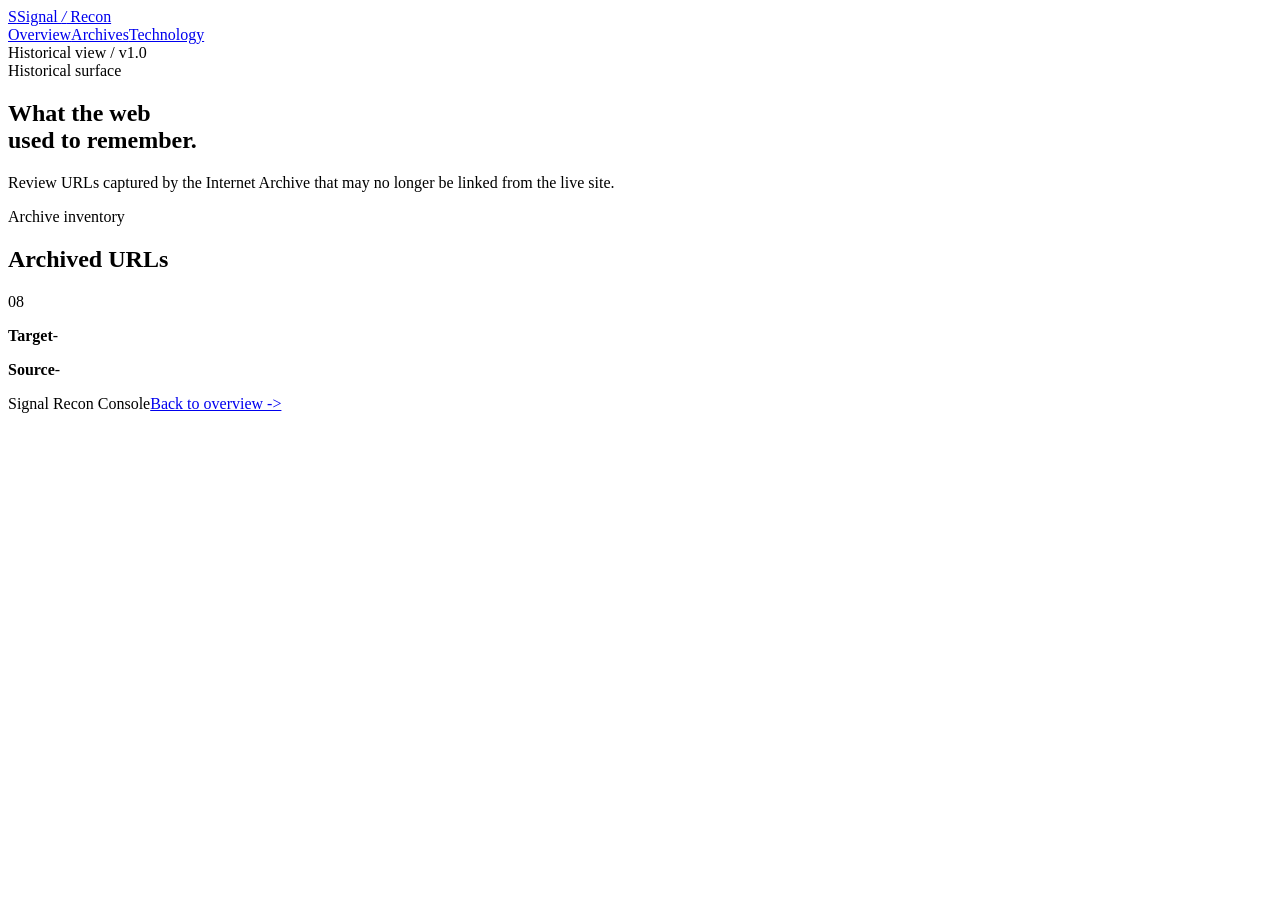
==== static/archives.html @ bdd60557 "Feat: Result Confidence and Verification" ====
<!DOCTYPE html>
<html lang="en">
<head>
    <meta charset="UTF-8">
    <meta name="google-site-verification" content="2rgDlfAFb57bcx8nW--jxTQBHM4CmyHF8XozJciKH88" />
    <meta name="viewport" content="width=device-width, initial-scale=1.0">
    <title>Signal / Archived URLs</title>
    <link rel="stylesheet" href="style.css">
</head>
<body data-page="archives">
    <div class="app-shell">
        <header class="topbar">
            <a class="brand" href="/" aria-label="Signal home"><span class="brand-mark">S</span><span>Signal <em>/</em> Recon</span></a>
            <nav class="site-nav" aria-label="Report navigation"><a href="/">Overview</a><a class="active" href="archives.html">Archives</a><a href="technologies.html">Technology</a></nav>
            <div class="topbar-meta"><span class="live-dot"></span> Historical view <span class="separator">/</span> v1.0</div>
        </header>
        <main>
            <section class="detail-hero"><div class="eyebrow">Historical surface</div><h1>What the web<br><span>used to remember.</span></h1><p class="hero-copy">Review URLs captured by the Internet Archive that may no longer be linked from the live site.</p></section>
            <section class="detail-panel">
                <div class="card-heading"><div><div class="card-kicker amber">Archive inventory</div><h2>Archived URLs</h2></div><span class="section-index">08</span></div>
                <p class="resolved-ip"><strong>Target</strong><span id="detailTarget">-</span></p>
                <p class="resolved-ip"><strong>Source</strong><span id="detailSource">-</span></p>
                <ul id="detailList" class="header-list warn detail-list"></ul>
            </section>
        </main>
        <footer><span>Signal Recon Console</span><a href="/">Back to overview -&gt;</a></footer>
    </div>
    <script src="detail.js"></script>
</body>
</html>
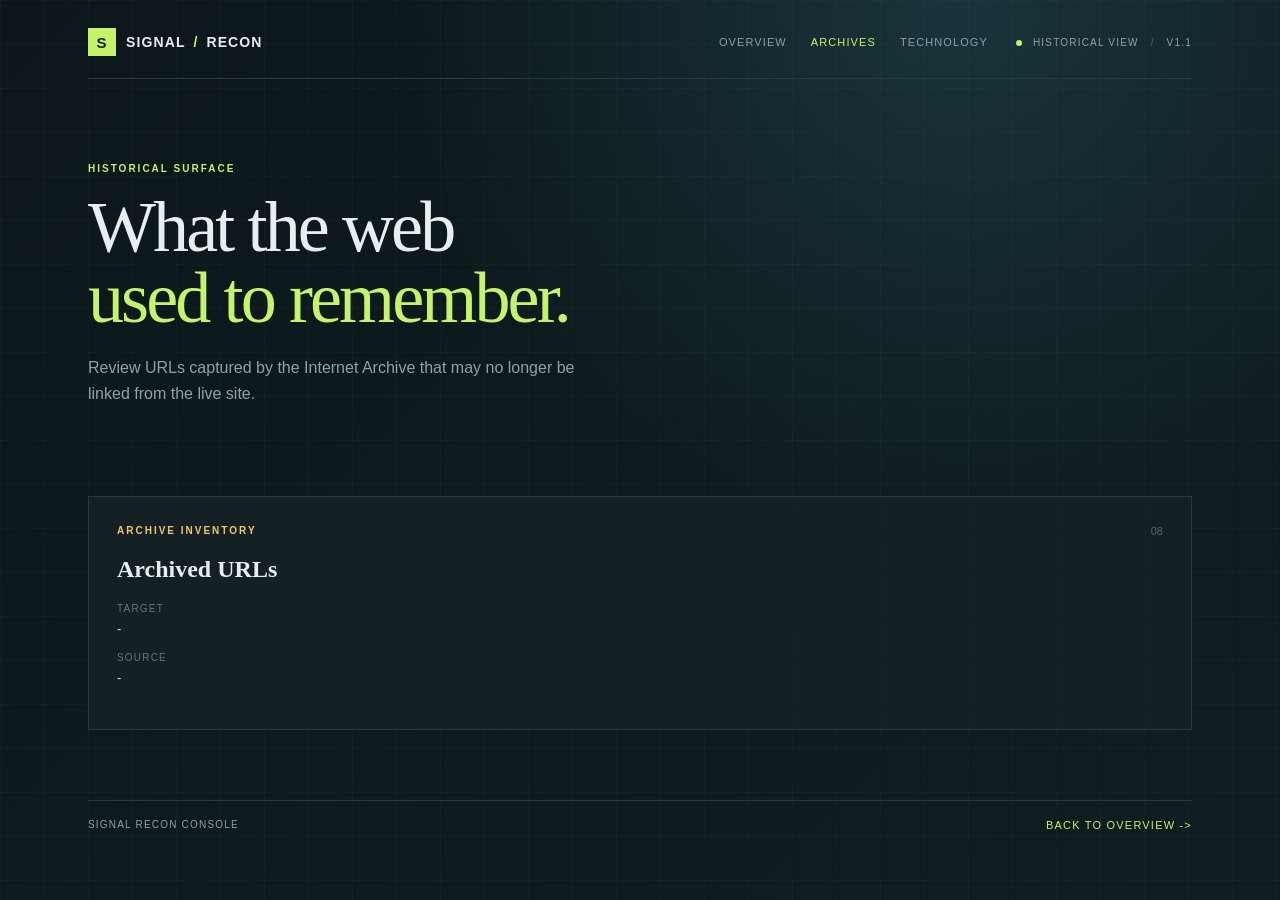
==== commit 03ebc1a6: "Feat: Update README and LICENSE, enhance .gitignore, and improve static files" ====
--- a/static/archives.html
+++ b/static/archives.html
@@ -12,7 +12,7 @@
         <header class="topbar">
             <a class="brand" href="/" aria-label="Signal home"><span class="brand-mark">S</span><span>Signal <em>/</em> Recon</span></a>
             <nav class="site-nav" aria-label="Report navigation"><a href="/">Overview</a><a class="active" href="archives.html">Archives</a><a href="technologies.html">Technology</a></nav>
-            <div class="topbar-meta"><span class="live-dot"></span> Historical view <span class="separator">/</span> v1.0</div>
+            <div class="topbar-meta"><span class="live-dot"></span> Historical view <span class="separator">/</span> v1.1</div>
         </header>
         <main>
             <section class="detail-hero"><div class="eyebrow">Historical surface</div><h1>What the web<br><span>used to remember.</span></h1><p class="hero-copy">Review URLs captured by the Internet Archive that may no longer be linked from the live site.</p></section>
--- a/static/style.css
+++ b/static/style.css
@@ -0,0 +1,687 @@
+/* This file includes all the styling code for my recon web scanner */
+
+/* ==========================================================================
+   1. Variables & Base
+   ========================================================================== */
+
+:root {
+  --ink: #e8edf2;
+  --muted: #91a0aa;
+  --line: #2b3941;
+  --panel: #162126;
+  --accent: #c5f36a;
+  --blue: #79d8dc;
+  --pass: #a9e88d;
+  --fail: #ff827d;
+  --warn: #f1c76b;
+}
+
+* {
+  box-sizing: border-box;
+}
+
+body {
+  background: #0d171b;
+  background-image:
+    radial-gradient(circle at 75% 0%, #18343a 0, transparent 35rem),
+    linear-gradient(135deg, #0d171b 0%, #101d20 100%);
+  color: var(--ink);
+  font-family: Georgia, 'Times New Roman', serif;
+  margin: 0;
+  min-height: 100vh;
+}
+
+body::before {
+  background-image:
+    linear-gradient(rgba(255, 255, 255, .025) 1px, transparent 1px),
+    linear-gradient(90deg, rgba(255, 255, 255, .025) 1px, transparent 1px);
+  background-size: 44px 44px;
+  content: '';
+  inset: 0;
+  pointer-events: none;
+  position: fixed;
+  z-index: -1;
+}
+
+/* ==========================================================================
+   2. Layout & Top Bar
+   ========================================================================== */
+
+.app-shell {
+  margin: 0 auto;
+  max-width: 1180px;
+  padding: 28px 38px 34px;
+}
+
+.topbar {
+  align-items: center;
+  border-bottom: 1px solid var(--line);
+  display: flex;
+  gap: 28px;
+  justify-content: space-between;
+  padding-bottom: 22px;
+}
+
+.brand {
+  align-items: center;
+  color: var(--ink);
+  display: flex;
+  flex-shrink: 0;
+  font: 700 14px/1 Arial, sans-serif;
+  gap: 10px;
+  letter-spacing: .08em;
+  text-decoration: none;
+  text-transform: uppercase;
+}
+
+.brand em {
+  color: var(--accent);
+  font-style: normal;
+  margin: 0 3px;
+}
+
+.brand-mark {
+  align-items: center;
+  background: var(--accent);
+  color: #132117;
+  display: flex;
+  font: 800 15px Arial, sans-serif;
+  height: 28px;
+  justify-content: center;
+  width: 28px;
+}
+
+.site-nav {
+  display: flex;
+  gap: 24px;
+  margin-left: auto;
+}
+
+.site-nav a {
+  color: var(--muted);
+  font: 11px Arial, sans-serif;
+  letter-spacing: .1em;
+  padding: 8px 0;
+  text-decoration: none;
+  text-transform: uppercase;
+}
+
+.site-nav a:hover,
+.site-nav a.active {
+  color: var(--accent);
+}
+
+.topbar-meta,
+footer {
+  color: var(--muted);
+  font: 10px Arial, sans-serif;
+  letter-spacing: .12em;
+  text-transform: uppercase;
+}
+
+.live-dot,
+.hint-dot {
+  background: var(--accent);
+  border-radius: 50%;
+  display: inline-block;
+  height: 6px;
+  margin-right: 7px;
+  width: 6px;
+}
+
+.separator {
+  color: #52636a;
+  margin: 0 8px;
+}
+
+/* ==========================================================================
+   3. Hero & Search
+   ========================================================================== */
+
+.hero {
+  padding: 84px 0 74px;
+}
+
+.eyebrow,
+.card-kicker {
+  color: var(--accent);
+  font: 700 10px Arial, sans-serif;
+  letter-spacing: .2em;
+  text-transform: uppercase;
+}
+
+.hero h1 {
+  font-size: clamp(44px, 6vw, 76px);
+  font-weight: 400;
+  letter-spacing: -.04em;
+  line-height: .98;
+  margin: 18px 0 22px;
+  max-width: 820px;
+}
+
+.hero h1 span {
+  color: var(--accent);
+}
+
+.hero-copy {
+  color: var(--muted);
+  font: 16px/1.6 Arial, sans-serif;
+  margin: 0 0 40px;
+  max-width: 490px;
+}
+
+.search-section {
+  max-width: 720px;
+}
+
+.search-section label {
+  color: var(--muted);
+  display: block;
+  font: 11px Arial, sans-serif;
+  letter-spacing: .12em;
+  margin-bottom: 10px;
+  text-transform: uppercase;
+}
+
+.input-group {
+  background: var(--panel);
+  border: 1px solid #3a4b51;
+  display: flex;
+  padding: 6px;
+  transition: border-color .2s, box-shadow .2s;
+}
+
+.input-group:focus-within {
+  border-color: var(--accent);
+  box-shadow: 0 0 0 3px rgba(197, 243, 106, .08);
+}
+
+.input-prefix {
+  align-items: center;
+  color: #607279;
+  display: flex;
+  font: 14px Arial, sans-serif;
+  padding-left: 12px;
+}
+
+.input-group input {
+  background: transparent;
+  border: 0;
+  color: var(--ink);
+  flex: 1;
+  font: 17px Arial, sans-serif;
+  min-width: 0;
+  outline: 0;
+  padding: 15px 10px;
+}
+
+.input-group input::placeholder {
+  color: #53656c;
+}
+
+.input-group button {
+  align-items: center;
+  background: var(--accent);
+  border: 0;
+  color: #132117;
+  cursor: pointer;
+  display: flex;
+  font: 700 12px Arial, sans-serif;
+  gap: 22px;
+  letter-spacing: .04em;
+  padding: 0 19px;
+  text-transform: uppercase;
+}
+
+.button-arrow {
+  font-size: 16px;
+}
+
+.input-group button:hover {
+  background: #dcff8b;
+}
+
+.input-group button:disabled {
+  cursor: wait;
+  opacity: .65;
+}
+
+.search-hint {
+  color: #687b81;
+  font: 11px Arial, sans-serif;
+  margin-top: 13px;
+}
+
+.hint-dot {
+  background: var(--blue);
+  height: 5px;
+  width: 5px;
+}
+
+/* ==========================================================================
+   4. Loader & Results Grid
+   ========================================================================== */
+
+.loader {
+  align-items: center;
+  color: var(--muted);
+  display: flex;
+  font: 12px Arial, sans-serif;
+  gap: 10px;
+  margin: -24px 0 28px;
+}
+
+.spinner {
+  animation: spin .8s linear infinite;
+  border: 2px solid #30444a;
+  border-radius: 50%;
+  border-top-color: var(--accent);
+  height: 15px;
+  width: 15px;
+}
+
+@keyframes spin {
+  to {
+    transform: rotate(360deg);
+  }
+}
+
+.hidden {
+  display: none !important;
+}
+
+.results-grid {
+  display: grid;
+  gap: 14px;
+  grid-template-columns: 1fr 1fr;
+}
+
+.full-width {
+  grid-column: span 2;
+}
+
+/* ==========================================================================
+   5. Cards & Summary
+   ========================================================================== */
+
+.card {
+  background: rgba(22, 33, 38, .88);
+  border: 1px solid var(--line);
+  padding: 26px 28px;
+}
+
+.summary-card {
+  align-items: center;
+  display: flex;
+  justify-content: space-between;
+}
+
+.card h2 {
+  font-size: 21px;
+  font-weight: 400;
+  letter-spacing: -.02em;
+  margin: 8px 0 20px;
+}
+
+.card-kicker {
+  color: var(--blue);
+}
+
+.card-kicker.amber { color: var(--warn); }
+.card-kicker.green { color: var(--pass); }
+.card-kicker.red   { color: var(--fail); }
+.card-kicker.blue  { color: var(--blue); }
+
+.card-heading {
+  align-items: flex-start;
+  display: flex;
+  justify-content: space-between;
+}
+
+.section-index {
+  color: #53656b;
+  font: 11px Arial, sans-serif;
+}
+
+.summary-meta {
+  display: flex;
+  gap: 34px;
+}
+
+.summary-meta p,
+.resolved-ip {
+  color: var(--muted);
+  display: flex;
+  flex-direction: column;
+  font: 13px Arial, sans-serif;
+  gap: 7px;
+  margin: 0;
+}
+
+.summary-meta strong,
+.resolved-ip strong {
+  color: #65777d;
+  font-size: 10px;
+  font-weight: 400;
+  letter-spacing: .12em;
+  text-transform: uppercase;
+}
+
+.summary-meta span,
+.resolved-ip span {
+  color: var(--ink);
+}
+
+.resolved-ip {
+  margin-bottom: 16px;
+}
+
+/* ==========================================================================
+   6. Export Buttons
+   ========================================================================== */
+
+.export-actions {
+  display: flex;
+  gap: 8px;
+}
+
+.btn-secondary {
+  background: transparent;
+  border: 1px solid #405157;
+  color: var(--ink);
+  cursor: pointer;
+  font: 11px Arial, sans-serif;
+  padding: 11px 13px;
+}
+
+.btn-secondary span {
+  color: var(--accent);
+  margin-left: 9px;
+}
+
+.btn-secondary:hover {
+  border-color: var(--accent);
+}
+
+/* ==========================================================================
+   7. Header Lists, Code Blocks & Footer
+   ========================================================================== */
+
+.header-list {
+  list-style: none;
+  margin: 0;
+  padding: 0;
+}
+
+.header-list li {
+  border-bottom: 1px solid rgba(61, 79, 85, .6);
+  color: var(--muted);
+  font: 13px/1.5 Arial, sans-serif;
+  padding: 12px 0;
+}
+
+.header-list li:first-child {
+  border-top: 1px solid rgba(61, 79, 85, .6);
+}
+
+.header-list strong {
+  color: var(--ink);
+  font-weight: 600;
+}
+
+/* Status dots */
+.pass li::before,
+.fail li::before,
+.warn li::before {
+  border-radius: 50%;
+  content: '';
+  display: inline-block;
+  height: 6px;
+  margin: 0 10px 2px 1px;
+  width: 6px;
+}
+
+.pass li::before { background: var(--pass); }
+.fail li::before { background: var(--fail); }
+.warn li::before { background: var(--warn); }
+
+.pass li { color: #a7b9ad; }
+.fail li { color: #d7aaa7; }
+.warn li { color: #d3bb83; }
+
+pre {
+  background: #0b1316;
+  border: 1px solid #25373d;
+  color: var(--blue);
+  font: 12px/1.7 'Courier New', monospace;
+  margin: 18px 0 0;
+  overflow-x: auto;
+  padding: 20px;
+}
+
+.remediation-sub {
+  color: var(--muted);
+  font: 13px/1.5 Arial, sans-serif;
+  margin: -4px 0 0;
+}
+
+footer {
+  border-top: 1px solid var(--line);
+  display: flex;
+  justify-content: space-between;
+  margin-top: 70px;
+  padding-top: 18px;
+}
+
+/* ==========================================================================
+   8. Header Summary States
+   ========================================================================== */
+
+.header-summary {
+  border-left: 3px solid var(--muted);
+  color: var(--muted);
+  font: 12px/1.5 Arial, sans-serif;
+  margin: -4px 0 18px;
+  padding: 10px 12px;
+}
+
+.header-summary.complete {
+  border-color: var(--pass);
+  color: var(--pass);
+}
+
+.header-summary.missing_headers {
+  border-color: var(--fail);
+  color: var(--fail);
+}
+
+.header-summary.weak_headers {
+  border-color: var(--warn);
+  color: var(--warn);
+}
+
+.header-summary.unable_to_verify {
+  border-color: var(--blue);
+  color: var(--blue);
+}
+
+.header-summary.unknown {
+  border-color: var(--muted);
+}
+
+/* ==========================================================================
+   9. Detail Page
+   ========================================================================== */
+
+.detail-hero {
+  padding: 84px 0 50px;
+}
+
+.detail-hero h1 {
+  font-size: clamp(44px, 6vw, 72px);
+  font-weight: 400;
+  letter-spacing: -.04em;
+  line-height: .98;
+  margin: 18px 0 22px;
+}
+
+.detail-hero h1 span {
+  color: var(--accent);
+}
+
+.detail-panel {
+  background: rgba(22, 33, 38, .88);
+  border: 1px solid var(--line);
+  padding: 28px;
+}
+
+.detail-list li span {
+  color: var(--muted);
+  display: block;
+  font-size: 11px;
+  margin: 5px 0 0 17px;
+}
+
+.detail-list a,
+footer a {
+  color: var(--accent);
+  float: right;
+  font: 11px Arial, sans-serif;
+  text-decoration: none;
+}
+
+.detail-list a:hover,
+footer a:hover {
+  text-decoration: underline;
+}
+
+/* ==========================================================================
+   10. PDF Print Styles
+   ========================================================================== */
+
+@media print {
+  body {
+    background: #fff;
+    color: #000;
+  }
+
+  .topbar,
+  footer,
+  .hero,
+  .search-section,
+  .export-actions {
+    display: none !important;
+  }
+
+  .app-shell {
+    padding: 0;
+  }
+
+  .card {
+    background: #fff;
+    border: 1px solid #ccc;
+    color: #000;
+  }
+
+  .card h2,
+  .summary-meta span,
+  .resolved-ip span {
+    color: #000;
+  }
+
+  pre {
+    background: #f1f5f9;
+    border: 1px solid #ccc;
+    color: #000;
+  }
+
+  .pass li { color: #15803d; }
+  .fail li { color: #b91c1c; }
+  .warn li { color: #b45309; }
+}
+
+/* ==========================================================================
+   11. Responsive (max-width: 700px)
+   ========================================================================== */
+
+@media (max-width: 700px) {
+  .app-shell {
+    padding: 20px;
+  }
+
+  .topbar {
+    flex-wrap: wrap;
+  }
+
+  .topbar-meta {
+    display: none;
+  }
+
+  .site-nav {
+    flex: 1 0 100%;
+    justify-content: space-between;
+    margin-left: 0;
+  }
+
+  .hero {
+    padding: 58px 0 52px;
+  }
+
+  .hero h1 {
+    font-size: 49px;
+  }
+
+  .input-group {
+    align-items: stretch;
+    flex-wrap: wrap;
+  }
+
+  .input-prefix {
+    padding-left: 10px;
+  }
+
+  .input-group input {
+    flex: 1 1 150px;
+  }
+
+  .input-group button {
+    flex: 1 0 100%;
+    justify-content: space-between;
+    padding: 14px;
+  }
+
+  .results-grid {
+    grid-template-columns: 1fr;
+  }
+
+  .full-width {
+    grid-column: auto;
+  }
+
+  .summary-card {
+    align-items: flex-start;
+    flex-direction: column;
+    gap: 24px;
+  }
+
+  .summary-meta {
+    flex-direction: column;
+    gap: 13px;
+  }
+
+  .export-actions {
+    width: 100%;
+  }
+
+  .btn-secondary {
+    flex: 1;
+  }
+
+  .card {
+    padding: 22px 20px;
+  }
+
+  footer {
+    margin-top: 48px;
+  }
+}
